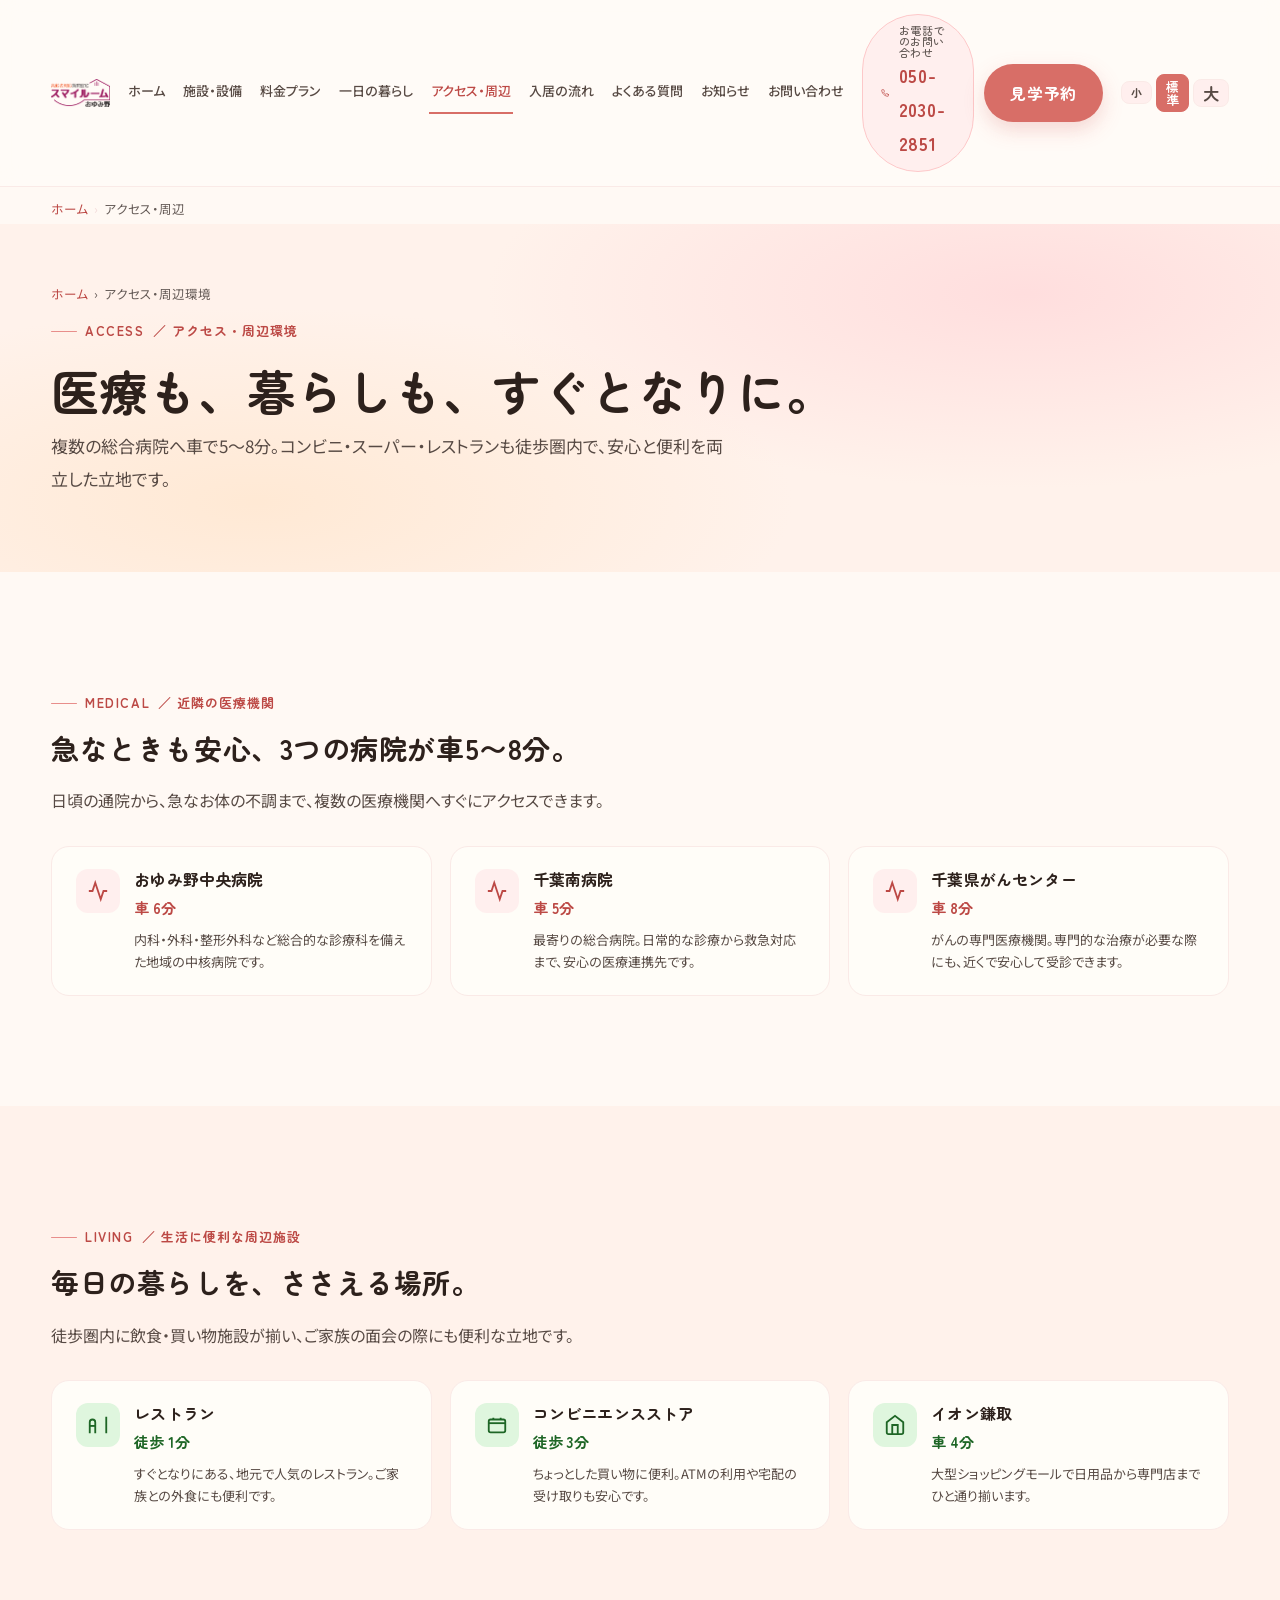
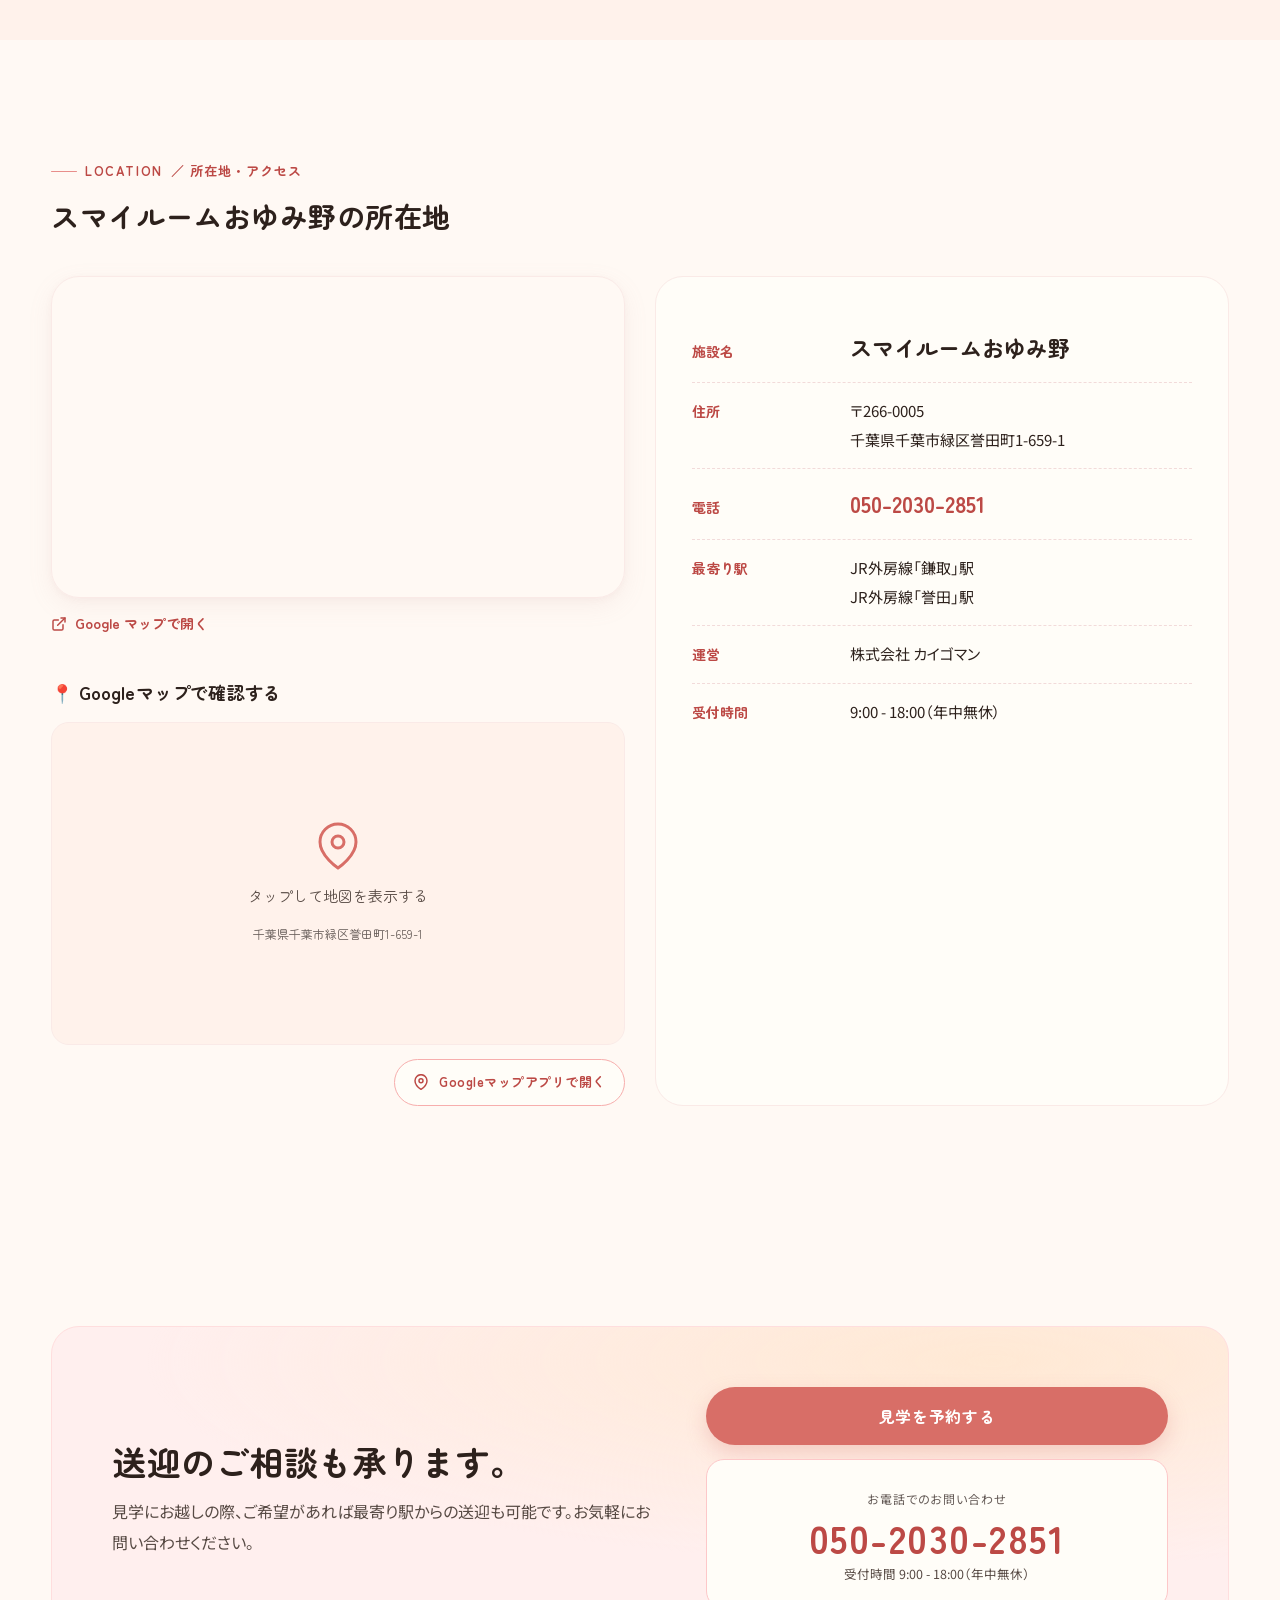
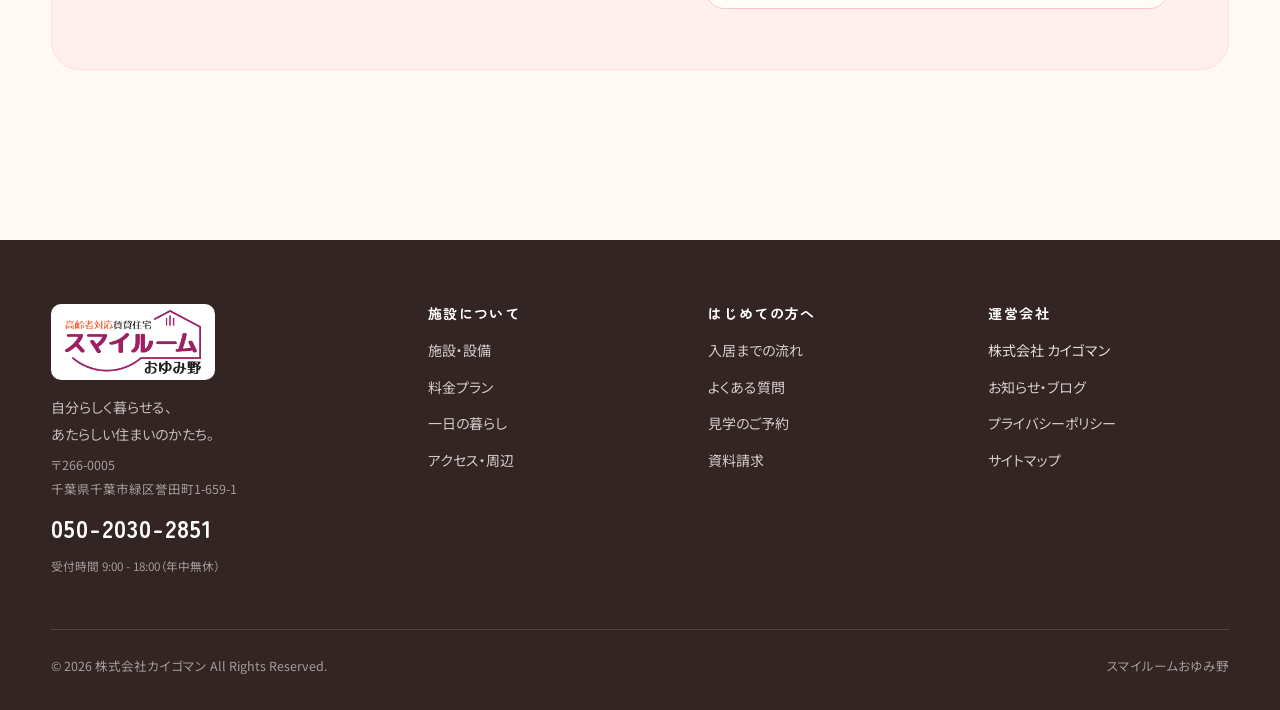
==== access.html @ 4cfbf2b0 "feat: add lazy-loaded Google Maps to access.html" ====
<!DOCTYPE html>
<html lang="ja">
<head>
<meta charset="UTF-8">
<meta name="viewport" content="width=device-width, initial-scale=1">
<title>アクセス・周辺環境｜スマイルームおゆみ野</title>
<meta name="description" content="千葉市緑区誉田町の好立地。複数の医療機関へ車5〜8分、コンビニ・スーパー・レストランも徒歩圏内。">
<link rel="preconnect" href="https://fonts.googleapis.com">
<link rel="preconnect" href="https://fonts.gstatic.com" crossorigin>
<link href="https://fonts.googleapis.com/css2?family=Noto+Sans+JP:wght@400;500;600;700&family=Zen+Maru+Gothic:wght@500;700;900&family=JetBrains+Mono:wght@400;500&display=swap" rel="stylesheet">
<link rel="stylesheet" href="css/styles.css">
<style>
.poi-grid {
  display: grid;
  grid-template-columns: repeat(3, 1fr);
  gap: 18px;
  margin-top: 30px;
}
@media (max-width: 800px) { .poi-grid { grid-template-columns: 1fr; } }
.poi {
  background: var(--card);
  border: 1px solid var(--line-soft);
  border-radius: var(--radius);
  padding: 22px 24px;
  display: flex;
  gap: 14px;
  align-items: flex-start;
}
.poi-ico {
  width: 44px; height: 44px;
  border-radius: 12px;
  background: var(--pink-50);
  color: var(--pink-600);
  display: grid; place-items: center;
  flex-shrink: 0;
}
.poi.living .poi-ico { background: oklch(0.95 0.04 145); color: oklch(0.45 0.12 145); }
.poi h4 { font-size: 16px; margin-bottom: 4px; }
.poi .dist {
  font-family: "Zen Maru Gothic"; font-weight: 700;
  color: var(--pink-600);
  font-size: 15px;
}
.poi.living .dist { color: oklch(0.45 0.12 145); }
.poi p { font-size: 13px; color: var(--ink-soft); margin: 6px 0 0; line-height: 1.7; }

.map-large {
  border-radius: var(--radius-lg);
  aspect-ratio: 16 / 9;
  position: relative;
  border: 1px solid var(--line-soft);
  overflow: hidden;
  box-shadow: var(--shadow);
}
.map-large iframe {
  display: block;
  width: 100%;
  height: 100%;
  border: 0;
}
.map-open-link {
  display: inline-flex;
  align-items: center;
  gap: 8px;
  margin-top: 12px;
  font-size: 14px;
  color: var(--pink-600);
  font-weight: 600;
  font-family: "Zen Maru Gothic", sans-serif;
  transition: opacity .2s;
}
.map-open-link:hover { opacity: 0.75; }
.map-open-link svg { flex-shrink: 0; }

.addr-card {
  background: var(--card);
  border-radius: var(--radius-lg);
  padding: 36px;
  border: 1px solid var(--line-soft);
}
.addr-row {
  display: grid;
  grid-template-columns: 140px 1fr;
  gap: 18px;
  padding: 14px 0;
  border-bottom: 1px dashed var(--line);
  align-items: baseline;
}
.addr-row:last-child { border-bottom: 0; }
.addr-row dt { font-family: "Zen Maru Gothic"; font-weight: 700; color: var(--pink-600); font-size: 14px; }
.addr-row dd { margin: 0; font-size: 15px; }
.addr-row dd strong { font-family: "Zen Maru Gothic"; font-size: 22px; }
@media (max-width: 700px) {
  .addr-row { grid-template-columns: 1fr; gap: 4px; padding: 12px 0; }
}
</style>
</head>
<body data-breadcrumb='["アクセス・周辺"]'>
<div data-site-header></div>

<section class="page-hero">
  <div class="container">
    <nav class="breadcrumb"><a href="index.html">ホーム</a><span>›</span>アクセス・周辺環境</nav>
    <span class="eyebrow">ACCESS <span class="jp">／ アクセス・周辺環境</span></span>
    <h1 class="section-title" style="font-size:clamp(32px,5vw,48px);margin-bottom:8px;">医療も、暮らしも、すぐとなりに。</h1>
    <p style="font-size:17px;color:var(--ink-soft);max-width:680px;">複数の総合病院へ車で5〜8分。コンビニ・スーパー・レストランも徒歩圏内で、安心と便利を両立した立地です。</p>
  </div>
</section>

<section class="section">
  <div class="container">
    <span class="eyebrow">MEDICAL <span class="jp">／ 近隣の医療機関</span></span>
    <h2 class="section-title" style="font-size:28px;">急なときも安心、3つの病院が車5〜8分。</h2>
    <p class="section-lede">日頃の通院から、急なお体の不調まで、複数の医療機関へすぐにアクセスできます。</p>

    <div class="poi-grid">
      <div class="poi">
        <div class="poi-ico">
          <svg width="22" height="22" viewBox="0 0 24 24" fill="none" stroke="currentColor" stroke-width="2"><path d="M22 12h-4l-3 9L9 3l-3 9H2"/></svg>
        </div>
        <div>
          <h4>おゆみ野中央病院</h4>
          <div class="dist">車 6分</div>
          <p>内科・外科・整形外科など総合的な診療科を備えた地域の中核病院です。</p>
        </div>
      </div>
      <div class="poi">
        <div class="poi-ico">
          <svg width="22" height="22" viewBox="0 0 24 24" fill="none" stroke="currentColor" stroke-width="2"><path d="M22 12h-4l-3 9L9 3l-3 9H2"/></svg>
        </div>
        <div>
          <h4>千葉南病院</h4>
          <div class="dist">車 5分</div>
          <p>最寄りの総合病院。日常的な診療から救急対応まで、安心の医療連携先です。</p>
        </div>
      </div>
      <div class="poi">
        <div class="poi-ico">
          <svg width="22" height="22" viewBox="0 0 24 24" fill="none" stroke="currentColor" stroke-width="2"><path d="M22 12h-4l-3 9L9 3l-3 9H2"/></svg>
        </div>
        <div>
          <h4>千葉県がんセンター</h4>
          <div class="dist">車 8分</div>
          <p>がんの専門医療機関。専門的な治療が必要な際にも、近くで安心して受診できます。</p>
        </div>
      </div>
    </div>
  </div>
</section>

<section class="section" style="background:var(--bg-warm);">
  <div class="container">
    <span class="eyebrow">LIVING <span class="jp">／ 生活に便利な周辺施設</span></span>
    <h2 class="section-title" style="font-size:28px;">毎日の暮らしを、ささえる場所。</h2>
    <p class="section-lede">徒歩圏内に飲食・買い物施設が揃い、ご家族の面会の際にも便利な立地です。</p>

    <div class="poi-grid">
      <div class="poi living">
        <div class="poi-ico">
          <svg width="22" height="22" viewBox="0 0 24 24" fill="none" stroke="currentColor" stroke-width="2"><path d="M3 21V9a3 3 0 1 1 6 0v12"/><path d="M21 21V3"/><path d="M3 13h6"/></svg>
        </div>
        <div>
          <h4>レストラン</h4>
          <div class="dist">徒歩 1分</div>
          <p>すぐとなりにある、地元で人気のレストラン。ご家族との外食にも便利です。</p>
        </div>
      </div>
      <div class="poi living">
        <div class="poi-ico">
          <svg width="22" height="22" viewBox="0 0 24 24" fill="none" stroke="currentColor" stroke-width="2"><rect x="3" y="6" width="18" height="14" rx="2"/><path d="M3 10h18"/><path d="M8 6V4M16 6V4"/></svg>
        </div>
        <div>
          <h4>コンビニエンスストア</h4>
          <div class="dist">徒歩 3分</div>
          <p>ちょっとした買い物に便利。ATMの利用や宅配の受け取りも安心です。</p>
        </div>
      </div>
      <div class="poi living">
        <div class="poi-ico">
          <svg width="22" height="22" viewBox="0 0 24 24" fill="none" stroke="currentColor" stroke-width="2"><path d="M3 9l9-7 9 7v11a2 2 0 0 1-2 2H5a2 2 0 0 1-2-2z"/><path d="M9 22V12h6v10"/></svg>
        </div>
        <div>
          <h4>イオン鎌取</h4>
          <div class="dist">車 4分</div>
          <p>大型ショッピングモールで日用品から専門店までひと通り揃います。</p>
        </div>
      </div>
    </div>
  </div>
</section>

<section class="section">
  <div class="container">
    <span class="eyebrow">LOCATION <span class="jp">／ 所在地・アクセス</span></span>
    <h2 class="section-title" style="font-size:28px;">スマイルームおゆみ野の所在地</h2>

    <div class="grid-2 mt-6" style="grid-template-columns: 1fr 1fr; gap: 30px;">
      <div>
        <div class="map-large">
          <iframe
            src="https://maps.google.com/maps?q=35.5534222,140.1930848&output=embed&hl=ja&z=16"
            title="スマイルームおゆみ野の地図（千葉県千葉市緑区誉田町1-659-1）"
            allowfullscreen
            loading="lazy"
            referrerpolicy="no-referrer-when-downgrade"
          ></iframe>
        </div>
        <a
          class="map-open-link"
          href="https://maps.app.goo.gl/vgnP3Qf11C8KcxTE9"
          target="_blank"
          rel="noopener noreferrer"
        >
          <svg width="16" height="16" viewBox="0 0 24 24" fill="none" stroke="currentColor" stroke-width="2.2" stroke-linecap="round" stroke-linejoin="round"><path d="M18 13v6a2 2 0 0 1-2 2H5a2 2 0 0 1-2-2V8a2 2 0 0 1 2-2h6"/><polyline points="15 3 21 3 21 9"/><line x1="10" y1="14" x2="21" y2="3"/></svg>
          Google マップで開く
        </a>

        <!-- ========== Google マップ ========== -->
        <div class="mt-6 reveal">
          <h3 style="font-family:'Zen Maru Gothic',sans-serif;font-size:18px;margin-bottom:18px;">📍 Googleマップで確認する</h3>
          <div class="map-lazy-wrap" id="gmap-wrap" role="button" tabindex="0" aria-label="クリックしてGoogleマップを表示">
            <div class="map-lazy-placeholder" id="gmap-placeholder">
              <svg width="48" height="48" viewBox="0 0 24 24" fill="none" stroke="currentColor" stroke-width="1.5" stroke-linecap="round"><path d="M21 10c0 7-9 13-9 13s-9-6-9-13a9 9 0 0 1 18 0z"/><circle cx="12" cy="10" r="3"/></svg>
              <span>タップして地図を表示する</span>
              <small style="font-size:12px;color:var(--ink-mute);">千葉県千葉市緑区誉田町1-659-1</small>
            </div>
          </div>
          <div style="margin-top:14px;text-align:right;">
            <a href="https://maps.google.com/?q=千葉県千葉市緑区誉田町1-659-1" target="_blank" rel="noopener" class="btn btn-secondary" style="font-size:13px;padding:10px 18px;">
              <svg width="16" height="16" viewBox="0 0 24 24" fill="none" stroke="currentColor" stroke-width="2.2" stroke-linecap="round"><path d="M21 10c0 7-9 13-9 13s-9-6-9-13a9 9 0 0 1 18 0z"/><circle cx="12" cy="10" r="3"/></svg>
              Googleマップアプリで開く
            </a>
          </div>
        </div>
      </div>
      <div class="addr-card">
        <dl style="margin:0;">
          <div class="addr-row">
            <dt>施設名</dt>
            <dd><strong>スマイルームおゆみ野</strong></dd>
          </div>
          <div class="addr-row">
            <dt>住所</dt>
            <dd>〒266-0005<br>千葉県千葉市緑区誉田町1-659-1</dd>
          </div>
          <div class="addr-row">
            <dt>電話</dt>
            <dd><a href="tel:05020302851" style="font-family:'Zen Maru Gothic';font-weight:700;color:var(--pink-600);font-size:22px;">050-2030-2851</a></dd>
          </div>
          <div class="addr-row">
            <dt>最寄り駅</dt>
            <dd>JR外房線「鎌取」駅<br>JR外房線「誉田」駅</dd>
          </div>
          <div class="addr-row">
            <dt>運営</dt>
            <dd>株式会社 カイゴマン</dd>
          </div>
          <div class="addr-row">
            <dt>受付時間</dt>
            <dd>9:00 - 18:00（年中無休）</dd>
          </div>
        </dl>
      </div>
    </div>
  </div>
</section>

<section class="section">
  <div class="container">
    <div class="cta-block">
      <div>
        <h2>送迎のご相談も承ります。</h2>
        <p style="margin:0;color:var(--ink-soft);">見学にお越しの際、ご希望があれば最寄り駅からの送迎も可能です。お気軽にお問い合わせください。</p>
      </div>
      <div class="cta-actions">
        <a class="btn btn-primary" href="contact.html">見学を予約する</a>
        <div class="cta-tel">
          <small>お電話でのお問い合わせ</small>
          <a class="num" href="tel:05020302851">050-2030-2851</a>
          <div class="hours">受付時間 9:00 - 18:00（年中無休）</div>
        </div>
      </div>
    </div>
  </div>
</section>

<div data-site-footer></div>
<script src="js/shared.js"></script>
<script>
(function () {
  var wrap = document.getElementById("gmap-wrap");
  var placeholder = document.getElementById("gmap-placeholder");
  if (!wrap) return;
  function loadMap() {
    placeholder.style.display = "none";
    var iframe = document.createElement("iframe");
    iframe.src = "https://www.google.com/maps/embed?pb=!1m18!1m12!1m3!1d3240.0!2d140.1340!3d35.5740!2m3!1f0!2f0!3f0!3m2!1i1024!2i768!4f13.1!3m3!1m2!1s0x6022639f3a000001%3A0x0!2z5Y2D6Jek55yM5Y2D6Jek5biC5YyX5Yy65a6H55Sw55S677yR4oiS77yW77yV77yZ4oiS77yR!5e0!3m2!1sja!2sjp!4v1716000000000";
    iframe.allowFullscreen = true;
    iframe.loading = "lazy";
    iframe.title = "スマイルームおゆみ野の地図";
    wrap.appendChild(iframe);
    wrap.style.cursor = "default";
    wrap.removeEventListener("click", loadMap);
    wrap.removeEventListener("keydown", keyHandler);
  }
  function keyHandler(e) { if (e.key === "Enter" || e.key === " ") loadMap(); }
  wrap.addEventListener("click", loadMap);
  wrap.addEventListener("keydown", keyHandler);
})();
</script>
</body>
</html>
---- css/styles.css ----
/* ============================================
   スマイルームおゆみ野 - 共通スタイル
   やさしいピンク・クリーム ぬくもりテーマ
   ============================================ */

:root {
  /* テーマ: さくら (default) */
  --bg: oklch(0.985 0.010 60);
  --bg-warm: oklch(0.97 0.018 50);
  --card: oklch(0.995 0.008 70);
  --pink-50: oklch(0.965 0.020 20);
  --pink-100: oklch(0.93 0.040 18);
  --pink-200: oklch(0.88 0.060 18);
  --pink-300: oklch(0.82 0.085 20);
  --pink-400: oklch(0.74 0.110 22);
  --pink-500: oklch(0.66 0.135 25);
  --pink-600: oklch(0.56 0.150 25);
  --accent: oklch(0.72 0.10 60);   /* peach */
  --leaf: oklch(0.78 0.07 145);    /* soft green secondary */
  --ink: oklch(0.26 0.020 45);
  --ink-soft: oklch(0.42 0.020 45);
  --ink-mute: oklch(0.48 0.015 45);
  --line: oklch(0.91 0.025 20);
  --line-soft: oklch(0.95 0.018 30);
  --shadow-sm: 0 1px 2px oklch(0.7 0.05 20 / 0.08);
  --shadow: 0 8px 24px oklch(0.7 0.06 20 / 0.10), 0 2px 6px oklch(0.7 0.06 20 / 0.06);
  --shadow-lg: 0 24px 60px oklch(0.65 0.08 20 / 0.14), 0 8px 20px oklch(0.7 0.06 20 / 0.08);
  --radius: 18px;
  --radius-lg: 28px;
  --radius-sm: 10px;
}

/* テーマ: クリーム＆ベージュ */
[data-theme="cream"] {
  --bg: oklch(0.985 0.014 80);
  --bg-warm: oklch(0.965 0.024 75);
  --card: oklch(0.995 0.010 80);
  --pink-50: oklch(0.97 0.020 60);
  --pink-100: oklch(0.93 0.040 55);
  --pink-200: oklch(0.88 0.060 50);
  --pink-300: oklch(0.82 0.080 45);
  --pink-400: oklch(0.72 0.090 45);
  --pink-500: oklch(0.62 0.105 40);
  --pink-600: oklch(0.52 0.110 40);
  --accent: oklch(0.78 0.08 30);
  --line: oklch(0.91 0.025 60);
  --line-soft: oklch(0.95 0.020 70);
}

/* テーマ: 桜＆若葉 */
[data-theme="sakura-leaf"] {
  --bg: oklch(0.985 0.010 130);
  --bg-warm: oklch(0.96 0.025 130);
  --card: oklch(0.995 0.008 100);
  --pink-50: oklch(0.965 0.020 15);
  --pink-100: oklch(0.93 0.038 15);
  --pink-200: oklch(0.88 0.055 18);
  --pink-300: oklch(0.82 0.080 20);
  --pink-400: oklch(0.72 0.10 22);
  --pink-500: oklch(0.62 0.13 22);
  --pink-600: oklch(0.52 0.14 22);
  --accent: oklch(0.70 0.10 145);
  --leaf: oklch(0.68 0.11 145);
  --line: oklch(0.91 0.025 90);
}

* { box-sizing: border-box; }

html { scroll-behavior: smooth; }

body {
  margin: 0;
  font-family: "Noto Sans JP", "Hiragino Kaku Gothic ProN", "Yu Gothic", sans-serif;
  font-size: 16px;
  line-height: 1.9;
  color: var(--ink);
  background: var(--bg);
  -webkit-font-smoothing: antialiased;
  font-feature-settings: "palt";
}

h1, h2, h3, h4 {
  font-family: "Zen Maru Gothic", "Noto Sans JP", sans-serif;
  font-weight: 700;
  line-height: 1.35;
  letter-spacing: 0.01em;
  color: var(--ink);
  margin: 0;
  text-wrap: balance;
}

a { color: inherit; text-decoration: none; }

p { margin: 0 0 1em; }

img { max-width: 100%; display: block; }

/* ============= 共通レイアウト ============= */
.container {
  width: min(1180px, 92%);
  margin-inline: auto;
}

.section {
  padding: clamp(56px, 9vw, 110px) 0;
  position: relative;
}

.eyebrow {
  display: inline-flex;
  align-items: center;
  gap: 8px;
  font-size: 13px;
  font-weight: 600;
  letter-spacing: 0.12em;
  color: var(--pink-600);
  text-transform: uppercase;
  font-family: "Zen Maru Gothic", sans-serif;
}
.eyebrow::before {
  content: "";
  width: 26px;
  height: 1.5px;
  background: var(--pink-400);
  border-radius: 2px;
}
.eyebrow .jp {
  font-size: 13px;
  font-weight: 600;
  color: var(--pink-600);
  letter-spacing: 0.08em;
}

.section-title {
  font-size: clamp(28px, 4.2vw, 44px);
  margin-top: 14px;
  margin-bottom: 18px;
  letter-spacing: 0.02em;
}
.section-title .ruby {
  display: block;
  font-size: 0.42em;
  font-weight: 500;
  color: var(--pink-500);
  letter-spacing: 0.18em;
  margin-bottom: 8px;
  font-family: "Noto Sans JP", sans-serif;
}

.section-lede {
  max-width: 640px;
  color: var(--ink-soft);
  font-size: 16px;
  text-wrap: pretty;
}

/* ============= ヘッダー ============= */
.site-header {
  position: sticky;
  top: 0;
  z-index: 50;
  background: oklch(0.99 0.008 60 / 0.92);
  backdrop-filter: blur(12px);
  -webkit-backdrop-filter: blur(12px);
  border-bottom: 1px solid var(--line-soft);
}
.site-header .container {
  display: flex;
  align-items: center;
  gap: 16px;
  padding: 14px 0;
}
.brand {
  display: flex;
  align-items: center;
  gap: 12px;
  font-family: "Zen Maru Gothic", sans-serif;
}
.brand-mark {
  width: 44px;
  height: 44px;
  border-radius: 14px;
  background:
    radial-gradient(circle at 30% 30%, var(--pink-200), var(--pink-400));
  display: grid;
  place-items: center;
  color: white;
  font-weight: 700;
  font-size: 22px;
  box-shadow: var(--shadow-sm);
  position: relative;
}
.brand-mark::after {
  /* small leaf accent */
  content: "";
  position: absolute;
  top: -4px;
  right: -4px;
  width: 14px;
  height: 14px;
  background: var(--leaf);
  border-radius: 50% 0 50% 50%;
  transform: rotate(35deg);
}
.brand-name {
  font-weight: 700;
  font-size: 18px;
  line-height: 1.2;
}
.brand-sub {
  font-size: 11.5px;
  color: var(--ink-mute);
  letter-spacing: 0.08em;
}
.brand-logo {
  height: 56px;
  width: auto;
  display: block;
  object-fit: contain;
}

.site-nav {
  display: flex;
  gap: 14px;
  font-size: 13px;
}
.site-nav a {
  color: var(--ink-soft);
  font-weight: 500;
  padding: 8px 2px;
  border-bottom: 2px solid transparent;
  transition: color .2s, border-color .2s;
  white-space: nowrap;
}
.site-nav a:hover { color: var(--pink-600); border-bottom-color: var(--pink-300); }
.site-nav a.active { color: var(--pink-600); border-bottom-color: var(--pink-500); }

.header-tel {
  display: flex;
  align-items: center;
  gap: 10px;
  margin-left: auto;
  background: var(--pink-50);
  color: var(--pink-600);
  padding: 10px 18px;
  border-radius: 100px;
  font-family: "Zen Maru Gothic", sans-serif;
  font-weight: 700;
  font-size: 18px;
  border: 1.5px solid var(--pink-200);
}
.header-tel small {
  font-size: 11px;
  color: var(--ink-mute);
  font-weight: 500;
  letter-spacing: 0.05em;
  display: block;
  line-height: 1;
}
.header-tel-num { letter-spacing: 0.04em; line-height: 1.1; }

/* mobile nav toggle */
.nav-toggle {
  display: none;
  margin-left: auto;
  background: none;
  border: 0;
  width: 44px; height: 44px;
  flex-direction: column;
  justify-content: center;
  align-items: center;
  gap: 5px;
  cursor: pointer;
}
.nav-toggle span {
  width: 22px; height: 2px; background: var(--ink-soft); border-radius: 2px;
}

@media (max-width: 960px) {
  .site-nav { display: none; }
  .header-tel { display: none; }
  .nav-toggle { display: flex; }
  body.nav-open .site-nav {
    display: flex;
    position: absolute;
    top: 100%;
    left: 0;
    right: 0;
    flex-direction: column;
    background: var(--bg);
    padding: 18px 24px;
    border-bottom: 1px solid var(--line);
    box-shadow: var(--shadow);
  }
}

/* ============= ボタン ============= */
.btn {
  display: inline-flex;
  align-items: center;
  justify-content: center;
  gap: 10px;
  padding: 14px 26px;
  border-radius: 100px;
  font-family: "Zen Maru Gothic", sans-serif;
  font-weight: 700;
  font-size: 16px;
  letter-spacing: 0.04em;
  cursor: pointer;
  border: 0;
  transition: transform .15s, box-shadow .2s, background .2s;
  text-align: center;
  white-space: nowrap;
}
.btn-primary {
  background: var(--pink-500);
  color: white;
  box-shadow: 0 8px 20px oklch(0.65 0.13 25 / 0.25);
}
.btn-primary:hover { background: var(--pink-600); transform: translateY(-2px); box-shadow: 0 12px 28px oklch(0.6 0.14 25 / 0.32); }
.btn-secondary {
  background: var(--card);
  color: var(--pink-600);
  border: 1.5px solid var(--pink-300);
}
.btn-secondary:hover { background: var(--pink-50); transform: translateY(-2px); }
.btn-ghost {
  background: transparent;
  color: var(--pink-600);
  padding: 10px 6px;
}
.btn-ghost::after { content: " →"; transition: transform .2s; display: inline-block; }
.btn-ghost:hover::after { transform: translateX(4px); }

.btn-tel {
  background: white;
  color: var(--pink-600);
  border: 2px solid var(--pink-400);
  font-size: 22px;
  padding: 16px 28px;
}
.btn-tel:hover { background: var(--pink-50); }

/* ============= カード ============= */
.card {
  background: var(--card);
  border-radius: var(--radius);
  padding: 28px;
  border: 1px solid var(--line-soft);
  box-shadow: var(--shadow-sm);
}
.card-soft {
  background: var(--pink-50);
  border-radius: var(--radius);
  padding: 28px;
  border: 1px solid var(--pink-100);
}

/* ============= プレースホルダー画像 ============= */
.img-placeholder {
  background:
    repeating-linear-gradient(135deg,
      var(--pink-100) 0 14px,
      var(--pink-50) 14px 28px);
  border-radius: var(--radius);
  display: grid;
  place-items: center;
  color: var(--pink-600);
  font-family: "JetBrains Mono", "Courier New", monospace;
  font-size: 12.5px;
  letter-spacing: 0.06em;
  padding: 12px;
  text-align: center;
  border: 1px solid var(--pink-100);
}
.img-placeholder[data-tone="warm"] {
  background:
    repeating-linear-gradient(135deg,
      var(--bg-warm) 0 14px,
      var(--card) 14px 28px);
  color: var(--ink-soft);
  border: 1px dashed var(--line);
}

/* ============= フッター ============= */
.site-footer {
  background: oklch(0.28 0.02 30);
  color: oklch(0.9 0.01 30);
  padding: 64px 0 32px;
  margin-top: 60px;
  font-size: 14px;
}
.site-footer a { color: oklch(0.85 0.01 30); }
.site-footer a:hover { color: white; }
.footer-grid {
  display: grid;
  grid-template-columns: 1.4fr 1fr 1fr 1fr;
  gap: 40px;
}
.footer-grid h4 {
  color: white;
  font-size: 14px;
  letter-spacing: 0.1em;
  margin-bottom: 14px;
}
.footer-grid ul { list-style: none; padding: 0; margin: 0; display: flex; flex-direction: column; gap: 10px; }
.footer-brand {
  display: flex; align-items: center; gap: 12px; margin-bottom: 14px;
}
.footer-brand .brand-mark { background: linear-gradient(135deg, var(--pink-300), var(--pink-500)); }
.footer-logo-wrap {
  background: white;
  border-radius: 10px;
  padding: 6px 14px;
  display: inline-flex;
  align-items: center;
}
.footer-logo-wrap .brand-logo { height: 64px; }
.footer-bottom {
  margin-top: 50px;
  padding-top: 24px;
  border-top: 1px solid oklch(0.4 0.02 30);
  display: flex;
  justify-content: space-between;
  font-size: 12.5px;
  color: oklch(0.7 0.01 30);
}
.footer-tel {
  font-family: "Zen Maru Gothic", sans-serif;
  font-size: 24px;
  font-weight: 700;
  color: white;
  margin: 4px 0 2px;
  letter-spacing: 0.04em;
}
@media (max-width: 760px) {
  .footer-grid { grid-template-columns: 1fr 1fr; }
  .footer-bottom { flex-direction: column; gap: 10px; }
}

/* ============= 装飾 ============= */
.deco-blob {
  position: absolute;
  border-radius: 50%;
  filter: blur(60px);
  opacity: 0.5;
  z-index: 0;
  pointer-events: none;
}

/* wavy divider svg */
.wave-divider {
  display: block;
  width: 100%;
  height: 80px;
}

/* "fluffy" tag */
.tag {
  display: inline-flex;
  align-items: center;
  gap: 6px;
  padding: 5px 12px;
  background: var(--pink-50);
  color: var(--pink-600);
  border-radius: 100px;
  font-size: 12.5px;
  font-weight: 600;
  border: 1px solid var(--pink-100);
}

.tag-leaf { background: oklch(0.95 0.04 145); color: oklch(0.4 0.1 145); border-color: oklch(0.88 0.06 145); }

/* ============= フォーカス ============= */
:focus-visible {
  outline: 3px solid var(--pink-400);
  outline-offset: 3px;
  border-radius: 6px;
}

/* ============= スクロール演出 ============= */
.reveal {
  opacity: 0;
  transform: translateY(20px);
  transition: opacity .8s ease, transform .8s ease;
}
.reveal.in {
  opacity: 1;
  transform: none;
}

/* ============= 共通: ページヘッダー（サブページ用） ============= */
.page-hero {
  padding: 48px 0 60px;
  background:
    radial-gradient(60% 80% at 80% 20%, var(--pink-100), transparent 70%),
    radial-gradient(60% 80% at 20% 80%, oklch(0.95 0.04 60), transparent 70%),
    var(--bg-warm);
  position: relative;
  overflow: hidden;
}
.page-hero .container { position: relative; z-index: 1; }

/* CTA共通ブロック */
.cta-block {
  background:
    radial-gradient(120% 100% at 80% 10%, oklch(0.95 0.04 60), transparent 60%),
    var(--pink-50);
  border-radius: var(--radius-lg);
  padding: clamp(36px, 5vw, 60px);
  display: grid;
  grid-template-columns: 1.2fr 1fr;
  gap: 40px;
  align-items: center;
  border: 1px solid var(--pink-100);
}
.cta-block h2 { font-size: clamp(24px, 3vw, 34px); margin-bottom: 12px; }
.cta-actions { display: flex; flex-direction: column; gap: 14px; }
.cta-actions .btn { width: 100%; }
.cta-tel {
  background: var(--card);
  border-radius: var(--radius);
  padding: 22px 24px;
  border: 1.5px solid var(--pink-200);
  text-align: center;
}
.cta-tel small { font-size: 12px; color: var(--ink-mute); letter-spacing: 0.08em; }
.cta-tel .num {
  font-family: "Zen Maru Gothic", sans-serif;
  font-size: clamp(28px, 4vw, 38px);
  font-weight: 700;
  color: var(--pink-600);
  letter-spacing: 0.04em;
  margin: 4px 0;
  display: block;
  line-height: 1.1;
}
.cta-tel .hours { font-size: 12.5px; color: var(--ink-soft); }
@media (max-width: 760px) {
  .cta-block { grid-template-columns: 1fr; }
}

/* ============= utilities ============= */
.grid-2 { display: grid; grid-template-columns: 1fr 1fr; gap: 28px; }
.grid-3 { display: grid; grid-template-columns: repeat(3, 1fr); gap: 24px; }
.grid-4 { display: grid; grid-template-columns: repeat(4, 1fr); gap: 20px; }
@media (max-width: 880px) {
  .grid-2, .grid-3, .grid-4 { grid-template-columns: 1fr; }
  .grid-4 { grid-template-columns: 1fr 1fr; }
}

.text-center { text-align: center; }
.mt-2 { margin-top: 8px; } .mt-3 { margin-top: 16px; } .mt-4 { margin-top: 24px; } .mt-6 { margin-top: 40px; } .mt-8 { margin-top: 60px; }
.mb-2 { margin-bottom: 8px; } .mb-4 { margin-bottom: 24px; } .mb-6 { margin-bottom: 40px; }

/* ============= フォントサイズ切り替え ============= */
[data-fontsize="small"]  body { font-size: 14.5px; }
[data-fontsize="large"]  body { font-size: 18px; }
[data-fontsize="small"]  .section-lede { font-size: 14.5px; }
[data-fontsize="large"]  .section-lede { font-size: 18px; }
[data-fontsize="large"]  .site-nav a { font-size: 15px; }

.font-size-switcher {
  display: flex;
  gap: 4px;
  align-items: center;
  margin-left: 8px;
}
.font-size-switcher button {
  background: var(--pink-50);
  border: 1.5px solid var(--line-soft);
  border-radius: 8px;
  cursor: pointer;
  font-family: "Zen Maru Gothic", sans-serif;
  font-weight: 700;
  color: var(--ink-soft);
  transition: background .15s, color .15s, border-color .15s;
  line-height: 1;
  padding: 5px 9px;
}
.font-size-switcher button[aria-pressed="true"] {
  background: var(--pink-500);
  color: white;
  border-color: var(--pink-500);
}
.font-size-switcher .fsz-small  { font-size: 11px; }
.font-size-switcher .fsz-normal { font-size: 13px; }
.font-size-switcher .fsz-large  { font-size: 16px; }

/* ============= フローティング電話バー（スマホ用） ============= */
.floating-bar {
  display: none;
  position: fixed;
  bottom: 0; left: 0; right: 0;
  z-index: 100;
  background: var(--card);
  border-top: 1px solid var(--line-soft);
  box-shadow: 0 -4px 16px oklch(0.7 0.06 20 / 0.10);
  padding: 10px 16px;
  padding-bottom: max(10px, env(safe-area-inset-bottom));
  gap: 10px;
}
@media (max-width: 880px) {
  .floating-bar { display: flex; }
}
.floating-bar .fb-tel {
  flex: 1;
  display: flex;
  align-items: center;
  justify-content: center;
  gap: 8px;
  background: var(--pink-50);
  color: var(--pink-600);
  font-family: "Zen Maru Gothic", sans-serif;
  font-weight: 700;
  font-size: 16px;
  padding: 12px;
  border-radius: 12px;
  text-decoration: none;
  border: 1.5px solid var(--pink-200);
}
.floating-bar .fb-cta {
  flex: 1;
  display: flex;
  align-items: center;
  justify-content: center;
  gap: 8px;
  background: var(--pink-500);
  color: white;
  font-family: "Zen Maru Gothic", sans-serif;
  font-weight: 700;
  font-size: 15px;
  padding: 12px;
  border-radius: 12px;
  text-decoration: none;
}

/* ============= パンくずリスト ============= */
.breadcrumb {
  padding: 10px 0 4px;
  font-size: 12.5px;
  color: var(--ink-mute);
  display: flex;
  gap: 6px;
  flex-wrap: wrap;
  align-items: center;
}
.breadcrumb a { color: var(--pink-600); }
.breadcrumb a:hover { color: var(--pink-500); }
.breadcrumb .sep { color: var(--line); }

/* ============= アンカーメニュー ============= */
.anchor-menu {
  background: var(--card);
  border-bottom: 1px solid var(--line-soft);
  position: sticky;
  top: 72px;
  z-index: 40;
}
.anchor-menu .inner {
  display: flex;
  gap: 4px;
  overflow-x: auto;
  padding: 10px 0;
  scrollbar-width: none;
  -ms-overflow-style: none;
}
.anchor-menu .inner::-webkit-scrollbar { display: none; }
.anchor-menu a {
  white-space: nowrap;
  padding: 7px 16px;
  border-radius: 100px;
  font-size: 13.5px;
  font-weight: 600;
  font-family: "Zen Maru Gothic", sans-serif;
  color: var(--ink-soft);
  border: 1.5px solid var(--line-soft);
  transition: background .15s, color .15s, border-color .15s;
  text-decoration: none;
  flex-shrink: 0;
}
.anchor-menu a:hover,
.anchor-menu a.active {
  background: var(--pink-100);
  color: var(--pink-600);
  border-color: var(--pink-200);
}

/* ============= 空室バッジ ============= */
.vacancy-badge {
  display: inline-flex;
  align-items: center;
  gap: 8px;
  background: oklch(0.96 0.06 145 / 0.15);
  border: 1.5px solid oklch(0.7 0.1 145);
  color: oklch(0.38 0.1 145);
  padding: 7px 16px;
  border-radius: 100px;
  font-size: 13px;
  font-weight: 700;
  font-family: "Zen Maru Gothic", sans-serif;
  margin-bottom: 14px;
}
[data-vacancy="false"] .vacancy-badge { display: none; }
.vacancy-dot {
  width: 8px; height: 8px;
  background: oklch(0.6 0.14 145);
  border-radius: 50%;
  animation: pulse-dot 1.8s ease-in-out infinite;
}
@keyframes pulse-dot {
  0%, 100% { opacity: 1; transform: scale(1); }
  50% { opacity: 0.5; transform: scale(0.7); }
}

/* ============= 体験談セクション ============= */
.testimonials-grid {
  display: grid;
  grid-template-columns: 1fr 1fr;
  gap: 24px;
  margin-top: 44px;
}
@media (max-width: 700px) { .testimonials-grid { grid-template-columns: 1fr; } }
.testimonial-card {
  background: var(--card);
  border-radius: var(--radius-lg);
  padding: 32px 28px;
  border: 1px solid var(--line-soft);
  display: flex;
  flex-direction: column;
  gap: 18px;
}
.testimonial-avatar {
  width: 64px; height: 64px;
  border-radius: 50%;
  background: var(--pink-100);
  display: flex; align-items: center; justify-content: center;
  flex-shrink: 0;
  color: var(--pink-400);
}
.testimonial-header {
  display: flex;
  align-items: center;
  gap: 14px;
}
.testimonial-meta .name {
  font-family: "Zen Maru Gothic", sans-serif;
  font-weight: 700;
  font-size: 16px;
}
.testimonial-meta .role {
  font-size: 12.5px;
  color: var(--ink-mute);
  margin-top: 2px;
}
.testimonial-body {
  font-size: 15px;
  color: var(--ink-soft);
  line-height: 1.9;
  position: relative;
  padding-left: 20px;
}
.testimonial-body::before {
  content: "\201C";
  position: absolute;
  left: 0; top: -4px;
  font-size: 32px;
  color: var(--pink-300);
  font-family: "Zen Maru Gothic", sans-serif;
  line-height: 1;
}
.testimonial-placeholder-note {
  font-size: 12px;
  color: var(--ink-mute);
  margin-top: 8px;
  padding: 6px 10px;
  background: var(--pink-50);
  border-radius: 6px;
  border: 1px dashed var(--pink-200);
}

/* ============= よくある心配 ============= */
.worries-grid {
  display: grid;
  grid-template-columns: 1fr 1fr;
  gap: 20px;
  margin-top: 44px;
}
@media (max-width: 700px) { .worries-grid { grid-template-columns: 1fr; } }
.worry-card {
  background: var(--card);
  border-radius: var(--radius);
  padding: 26px 24px;
  border: 1px solid var(--line-soft);
}
.worry-card .worry-title {
  font-family: "Zen Maru Gothic", sans-serif;
  font-size: 17px;
  font-weight: 700;
  margin-bottom: 12px;
  display: flex;
  gap: 10px;
  align-items: flex-start;
}
.worry-icon {
  width: 32px; height: 32px;
  border-radius: 10px;
  background: var(--pink-100);
  color: var(--pink-600);
  display: grid; place-items: center;
  flex-shrink: 0;
  margin-top: 1px;
}
.worry-card .worry-body {
  font-size: 14.5px;
  color: var(--ink-soft);
  line-height: 1.9;
  margin: 0;
}

/* ============= FAQ アコーディオン ============= */
.faq-accordion { margin-top: 36px; }
.faq-item {
  border-bottom: 1px solid var(--line-soft);
}
.faq-item:first-child { border-top: 1px solid var(--line-soft); }
.faq-question {
  display: flex;
  align-items: flex-start;
  gap: 14px;
  padding: 20px 4px;
  cursor: pointer;
  font-family: "Zen Maru Gothic", sans-serif;
  font-size: 16px;
  font-weight: 700;
  list-style: none;
  min-height: 48px;
  user-select: none;
}
.faq-question::-webkit-details-marker { display: none; }
.faq-q-mark {
  display: grid; place-items: center;
  width: 30px; height: 30px;
  background: var(--pink-500); color: white;
  border-radius: 8px;
  font-size: 14px;
  flex-shrink: 0;
  margin-top: 2px;
}
.faq-question-text { flex: 1; }
.faq-chevron {
  flex-shrink: 0;
  transition: transform .3s;
  color: var(--pink-400);
  margin-top: 4px;
}
details[open] .faq-chevron { transform: rotate(180deg); }
.faq-answer {
  font-size: 15px;
  color: var(--ink-soft);
  line-height: 1.9;
  padding: 0 4px 20px 44px;
  margin: 0;
}

/* ============= こんな方に向いています ============= */
.target-grid {
  display: grid;
  grid-template-columns: repeat(3, 1fr);
  gap: 18px;
  margin-top: 44px;
}
@media (max-width: 880px) { .target-grid { grid-template-columns: 1fr 1fr; } }
@media (max-width: 540px) { .target-grid { grid-template-columns: 1fr; } }
.target-card {
  background: var(--card);
  border-radius: var(--radius);
  padding: 22px;
  border: 1px solid var(--line-soft);
  display: flex;
  gap: 14px;
  align-items: flex-start;
}
.target-check {
  width: 28px; height: 28px;
  border-radius: 50%;
  background: var(--pink-100);
  color: var(--pink-600);
  display: grid; place-items: center;
  flex-shrink: 0;
  margin-top: 2px;
}
.target-card p { margin: 0; font-size: 14.5px; line-height: 1.75; }

/* ============= 介護施設比較表 ============= */
.compare-wrap {
  overflow-x: auto;
  margin-top: 44px;
  border-radius: var(--radius);
  border: 1px solid var(--line-soft);
}
.compare-table {
  width: 100%;
  min-width: 600px;
  border-collapse: collapse;
  font-size: 14.5px;
}
.compare-table th, .compare-table td {
  padding: 14px 18px;
  text-align: center;
  border-bottom: 1px solid var(--line-soft);
}
.compare-table thead th {
  background: var(--bg-warm);
  font-family: "Zen Maru Gothic", sans-serif;
  font-size: 14px;
  color: var(--ink-soft);
}
.compare-table thead th.highlight {
  background: var(--pink-100);
  color: var(--pink-600);
}
.compare-table tbody tr:last-child td { border-bottom: 0; }
.compare-table tbody td { color: var(--ink-soft); }
.compare-table tbody td.highlight {
  background: oklch(0.985 0.02 20);
  color: var(--ink);
  font-weight: 600;
}
.compare-table .row-label {
  text-align: left;
  font-weight: 600;
  color: var(--ink);
  background: var(--bg-warm);
}

/* ============= 入居フロー ============= */
.flow-steps {
  margin-top: 50px;
  display: grid;
  grid-template-columns: repeat(5, 1fr);
  position: relative;
}
@media (max-width: 800px) {
  .flow-steps { grid-template-columns: 1fr; gap: 0; }
}
.flow-steps::before {
  content: "";
  position: absolute;
  top: 38px; left: 4%; right: 4%;
  height: 2px;
  background: repeating-linear-gradient(90deg, var(--pink-300) 0 8px, transparent 8px 16px);
}
@media (max-width: 800px) {
  .flow-steps::before {
    top: 2%; bottom: 2%; left: 38px;
    width: 2px; height: auto; right: auto;
    background: repeating-linear-gradient(180deg, var(--pink-300) 0 8px, transparent 8px 16px);
  }
}
.flow-step {
  position: relative;
  text-align: center;
  padding: 0 8px 30px;
}
@media (max-width: 800px) {
  .flow-step {
    text-align: left;
    padding: 0 0 30px 72px;
    min-height: 80px;
  }
}
.flow-step-num {
  display: inline-grid;
  place-items: center;
  width: 76px; height: 76px;
  border-radius: 50%;
  background: var(--card);
  border: 2.5px solid var(--pink-300);
  font-family: "Zen Maru Gothic", sans-serif;
  font-weight: 700;
  color: var(--pink-600);
  font-size: 13px;
  position: relative;
  z-index: 1;
  margin-bottom: 14px;
  line-height: 1.2;
}
@media (max-width: 800px) {
  .flow-step-num {
    position: absolute;
    left: 0; top: 0;
    width: 56px; height: 56px;
    font-size: 12px;
  }
}
.flow-step-label {
  font-family: "Zen Maru Gothic", sans-serif;
  font-size: 15px;
  margin-bottom: 4px;
}
.flow-step-desc { font-size: 12.5px; color: var(--ink-soft); line-height: 1.6; }
.flow-step-days {
  display: inline-block;
  margin-top: 8px;
  font-size: 11.5px;
  color: var(--pink-600);
  background: var(--pink-50);
  border: 1px solid var(--pink-100);
  border-radius: 100px;
  padding: 2px 10px;
}

/* ============= Googleマップ 遅延読み込み ============= */
.map-lazy-wrap {
  position: relative;
  aspect-ratio: 16/9;
  border-radius: var(--radius);
  overflow: hidden;
  border: 1px solid var(--line-soft);
  cursor: pointer;
  background: var(--bg-warm);
}
@media (max-width: 700px) { .map-lazy-wrap { aspect-ratio: 4/3; } }
.map-lazy-placeholder {
  position: absolute; inset: 0;
  display: flex; flex-direction: column;
  align-items: center; justify-content: center;
  gap: 12px;
  color: var(--ink-soft);
  background: var(--bg-warm);
  font-family: "Zen Maru Gothic", sans-serif;
  font-size: 15px;
  transition: background .2s;
}
.map-lazy-placeholder:hover { background: var(--pink-50); }
.map-lazy-placeholder svg { color: var(--pink-500); }
.map-lazy-wrap iframe {
  width: 100%; height: 100%;
  border: 0;
}

/* ============= タイムライン アニメーション ============= */
.tl-item.reveal { opacity: 0; transform: translateY(20px); transition: opacity .5s, transform .5s; }
.tl-item.reveal.in { opacity: 1; transform: none; }
.tl-time { transition: box-shadow .4s; }
.tl-item.in .tl-time {
  box-shadow: 0 0 0 6px oklch(0.85 0.08 25 / 0.15);
}

/* ============= シミュレーター ============= */
.simulator-wrap {
  background: var(--card);
  border-radius: var(--radius-lg);
  padding: 36px 32px;
  border: 1px solid var(--line-soft);
  margin-top: 50px;
}
@media (max-width: 700px) { .simulator-wrap { padding: 24px 18px; } }
.sim-steps {
  display: grid;
  grid-template-columns: repeat(3, 1fr);
  gap: 24px;
  margin-bottom: 32px;
}
@media (max-width: 800px) { .sim-steps { grid-template-columns: 1fr; } }
.sim-step-label {
  font-size: 12px;
  font-weight: 700;
  color: var(--pink-600);
  letter-spacing: 0.1em;
  margin-bottom: 10px;
  display: flex;
  align-items: center;
  gap: 6px;
}
.sim-step-label .step-num {
  background: var(--pink-500);
  color: white;
  border-radius: 50%;
  width: 20px; height: 20px;
  display: grid; place-items: center;
  font-size: 11px;
}
.sim-options { display: flex; flex-direction: column; gap: 8px; }
.sim-option {
  display: flex;
  align-items: center;
  gap: 10px;
  padding: 12px 14px;
  border-radius: 10px;
  border: 1.5px solid var(--line-soft);
  cursor: pointer;
  font-size: 14px;
  transition: border-color .15s, background .15s;
  min-height: 44px;
}
.sim-option input[type="radio"] { accent-color: var(--pink-500); width: 16px; height: 16px; flex-shrink: 0; }
.sim-option:has(input:checked) {
  border-color: var(--pink-400);
  background: var(--pink-50);
}
.sim-result {
  background: var(--bg-warm);
  border-radius: var(--radius);
  padding: 28px;
  border: 1px solid var(--line-soft);
}
.sim-result-rows { display: flex; flex-direction: column; gap: 8px; margin-bottom: 18px; }
.sim-result-row {
  display: flex;
  justify-content: space-between;
  font-size: 14px;
  color: var(--ink-soft);
}
.sim-result-row.total {
  border-top: 2px solid var(--line);
  padding-top: 12px;
  margin-top: 4px;
  font-size: 15px;
  color: var(--ink);
  font-weight: 700;
}
.sim-total-num {
  font-family: "Zen Maru Gothic", sans-serif;
  font-size: 36px;
  font-weight: 700;
  color: var(--pink-600);
  line-height: 1;
  margin: 14px 0 6px;
}
.sim-total-num span { font-size: 16px; color: var(--ink-soft); font-family: "Noto Sans JP"; }
.sim-note {
  font-size: 12.5px;
  color: var(--ink-mute);
  margin: 8px 0 0;
}

/* ============= ヘッダー右側 ============= */
.header-right {
  display: flex;
  align-items: center;
  gap: 10px;
  margin-left: auto;
}
.header-reserve { display: inline-flex; }
@media (max-width: 880px) {
  .header-reserve { display: none; }
}
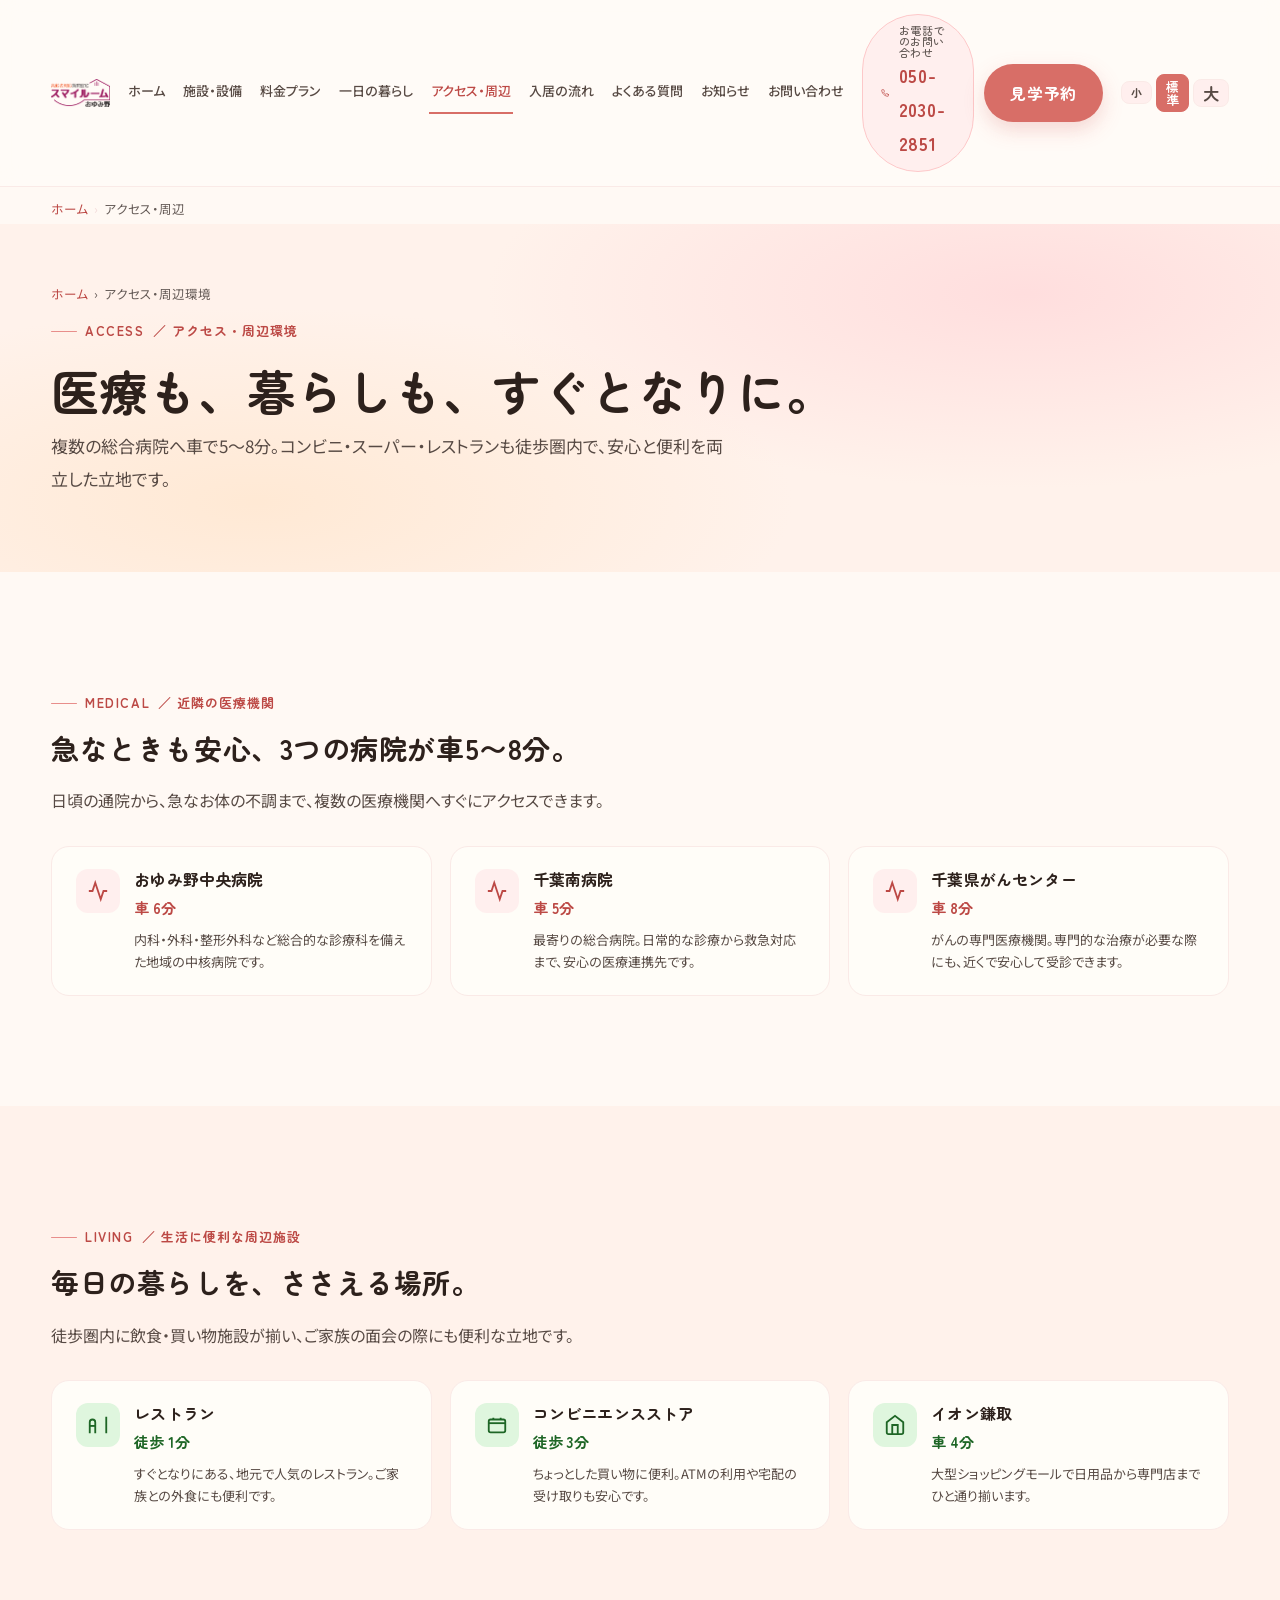
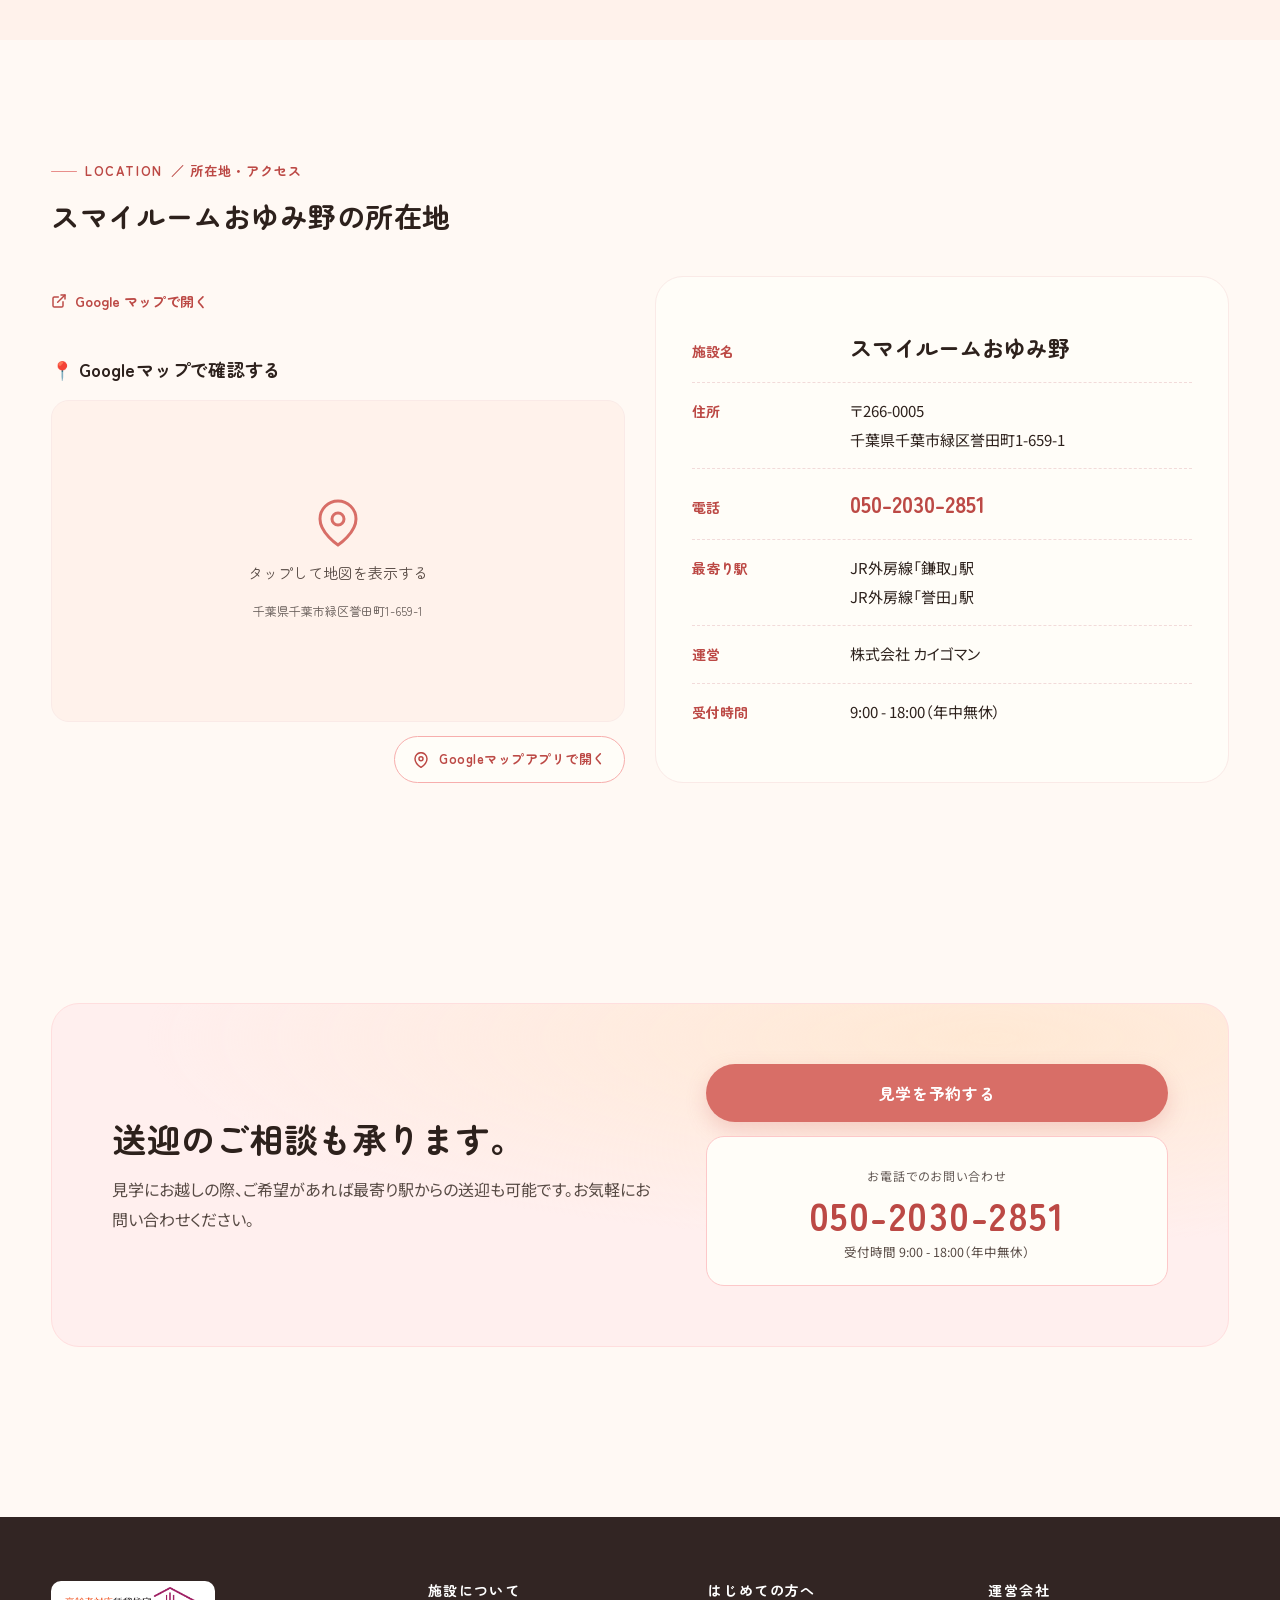
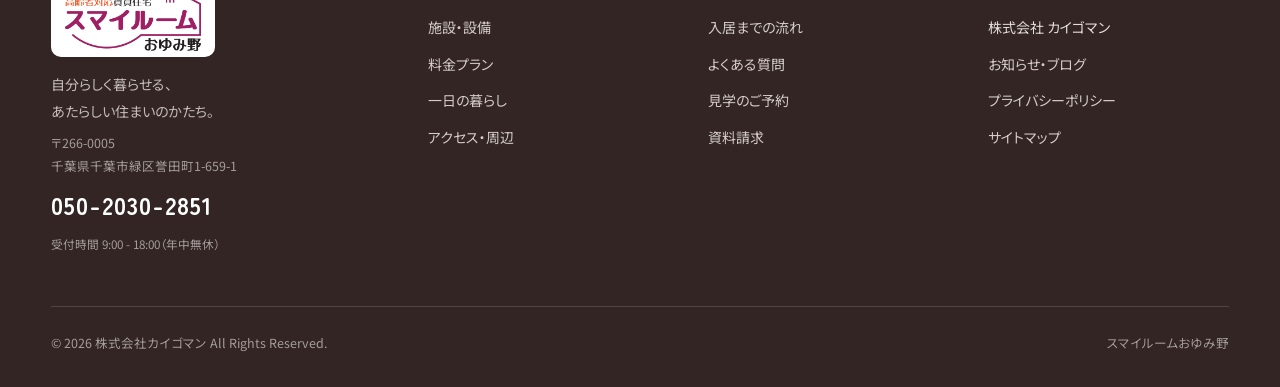
==== commit d1e7656f: "fix: move page-hero to correct position in flow.html, remove duplicate map iframe in access.html" ====
--- a/access.html
+++ b/access.html
@@ -196,15 +196,6 @@
 
     <div class="grid-2 mt-6" style="grid-template-columns: 1fr 1fr; gap: 30px;">
       <div>
-        <div class="map-large">
-          <iframe
-            src="https://maps.google.com/maps?q=35.5534222,140.1930848&output=embed&hl=ja&z=16"
-            title="スマイルームおゆみ野の地図（千葉県千葉市緑区誉田町1-659-1）"
-            allowfullscreen
-            loading="lazy"
-            referrerpolicy="no-referrer-when-downgrade"
-          ></iframe>
-        </div>
         <a
           class="map-open-link"
           href="https://maps.app.goo.gl/vgnP3Qf11C8KcxTE9"
